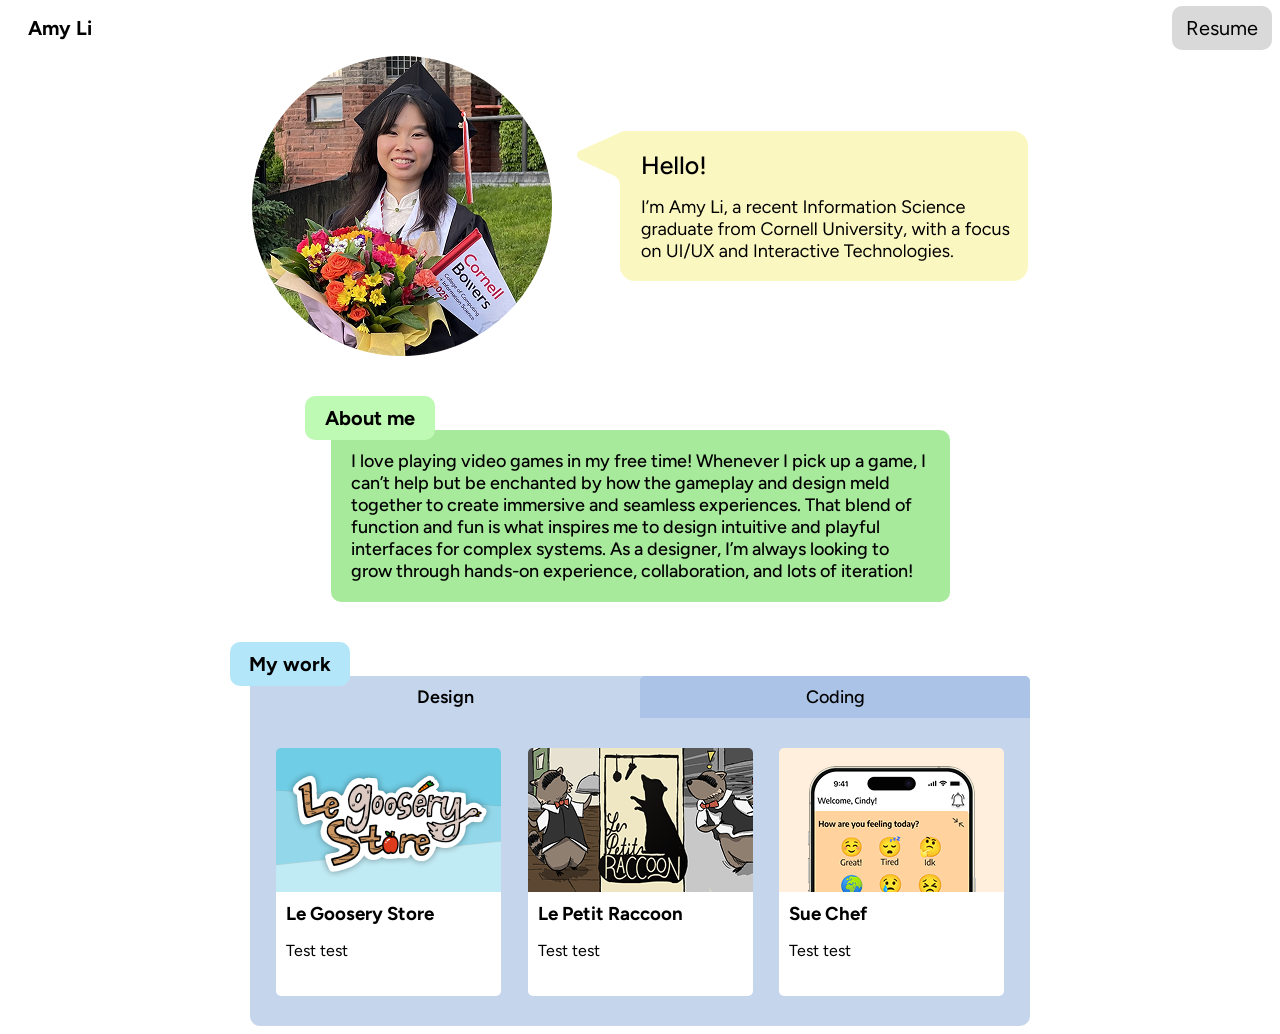
==== index.html @ 9fe72216 "added nav bar and resume link" ====
<!DOCTYPE html>
<html lang="en">

<head>
  <meta charset="UTF-8">
  <meta name="viewport" content="width=device-width, initial-scale=1">
  
  <!-- Import Figtree font -->
  <link rel="preconnect" href="https://fonts.googleapis.com">
  <link rel="preconnect" href="https://fonts.gstatic.com" crossorigin>
  <link href="https://fonts.googleapis.com/css2?family=Figtree:ital,wght@0,300..900;1,300..900&display=swap" rel="stylesheet">
  
  <!-- Connect CSS -->
  <link rel="stylesheet" href="styles/site.css">
  
  <title>Amy Li</title>
</head>

<body>
  <nav>
    <ul>
      <li> <a class="hometext" href="index.html"> Amy Li </a> </li>
      <li> <a class="navtext" href="resources/Amy_Li_Resume_UXDesign_2025.pdf"> Resume </a> </li>
    </ul>
  </nav>

  <div class="intro">
    <img src="images/websitepfp2.png" />

    <div class="intro-textbox">
      <img src="images/introtextbox.png" />
    </div>
  </div>

  <div class="aboutme">
    <p class="aboutme-header"> About me </p>
    <p class="aboutme-textbox"> I love playing video games in my free time! Whenever I pick up a game, I can’t help but be enchanted by how the gameplay and design meld together to create immersive and seamless experiences. 
    That blend of function and fun is what inspires me to design intuitive and playful interfaces for complex systems. 
    As a designer, I’m always looking to grow through hands-on experience, collaboration, and lots of iteration! </p>
  </div>

  <p class="mywork-header"> My work </p>

  <div class="mywork-section">
    <div class="mywork-buttons">
      <button class="design-button" type="button"> Design </button>
      <button class="coding-button" type="button"> Coding </button>
    </div>

    <div class="projectcards">
      <a class="card" href="legooserystore.html">
        <img class="cardimgstyle" src="images/legooserystorecard.png" />
        <div class="cardtextstyle">
          <h3> Le Goosery Store </h3>
          <p> Test test</p>
        </div>
      </a>

      <a class="card" href="lepetitraccoon.html">
        <img class="cardimgstyle" src="images/lepetitraccooncard.png" />
        <div class="cardtextstyle">
          <h3> Le Petit Raccoon </h3>
          <p> Test test</p>
        </div>
      </a>

      <a class="card" href="suechef.html">
        <img class="cardimgstyle" src="images/suechef2.png" />
        <div class="cardtextstyle">
          <h3> Sue Chef </h3>
          <p> Test test</p>
        </div>
      </a>

    </div>
    
  </div>

</body>



</html>
---- styles/site.css ----
ul {
    list-style-type: none;
    display:flex;
    flex-direction: row;
    justify-content: space-between;
    padding-left: 20px;
}

.hometext {
    font-size: 20px;
    font-weight: 700;
    text-decoration: none;
    color:inherit;
}

.navtext {
    font-size: 20px;
    background-color: #D9D9D9;
    padding: 10px 14px 10px 14px;
    border-radius: 10px;
    text-decoration: none;
    color:inherit;
}

.intro {
    display: flex;
    flex-direction: row;
    justify-content: center;
}

.intro-textbox {
    display: flex;
    align-items: center;
    padding-left: 25px;
}

body {
    font-family: 'Figtree', sans-serif;
}

.aboutme {
    margin-top: 30px;
    margin-bottom: 30px;
}

.aboutme-header {
    font-size:20px;
    font-weight: 700;
    background-color: #BFFAB4;
    width:110px;
    padding:10px;
    text-align: center;
    border-radius: 10px;
    margin:auto;
    position:relative;
    right:270px;
    top:10px;
}

.aboutme-textbox {
    font-size:18px;
    font-weight: 500;
    background-color: #A8EA9C;
    padding: 20px;
    border-radius: 10px;
    width: 579px;
    margin:auto;
}

.mywork-header {
    font-size:20px;
    font-weight: 700;
    background-color: #B4E6FA;
    width:100px;
    padding:10px;
    text-align: center;
    border-radius: 10px;
    margin: auto;
    position: relative;
    right: 350px;
    top: 10px;
}

.mywork-section {
    background-color: #C4D5EC;
    border-radius: 10px;
    width: 780px;
    margin: auto;
}

.mywork-buttons {
    display:flex;
    flex-direction:row;
    justify-content: space-evenly;
}

button {
    border:none;
    font-family: 'Figtree', serif;
    padding: 10px;
    font-size: 18px;
    font-weight: 500;
    width:390px;
    border-top-left-radius: 5px;
    border-top-right-radius: 5px;
}

.design-button {
    background-color:#C4D5EC;
    font-weight:600;
}

.coding-button {
    background-color:#AAC3E6;
}

.projectcards {
    display:flex;
    flex-direction: row;
    padding-top: 30px;
    justify-content: space-evenly;
}

.card {
    display:flex;
    flex-direction: column;
    width: 225px;
    padding-bottom: 30px;
    text-decoration: none;
    color:inherit;
}

.cardimgstyle {
    border-top-left-radius: 5px;
    border-top-right-radius: 5px;
}

.cardtextstyle{
    display: flex;
    flex-direction: column;
    background-color: white;
    margin:0px;
    padding: 10px 20px 20px 10px;
    border-bottom-left-radius: 5px;
    border-bottom-right-radius: 5px;
}

.cardtextstyle h3{
    margin:0px;
}
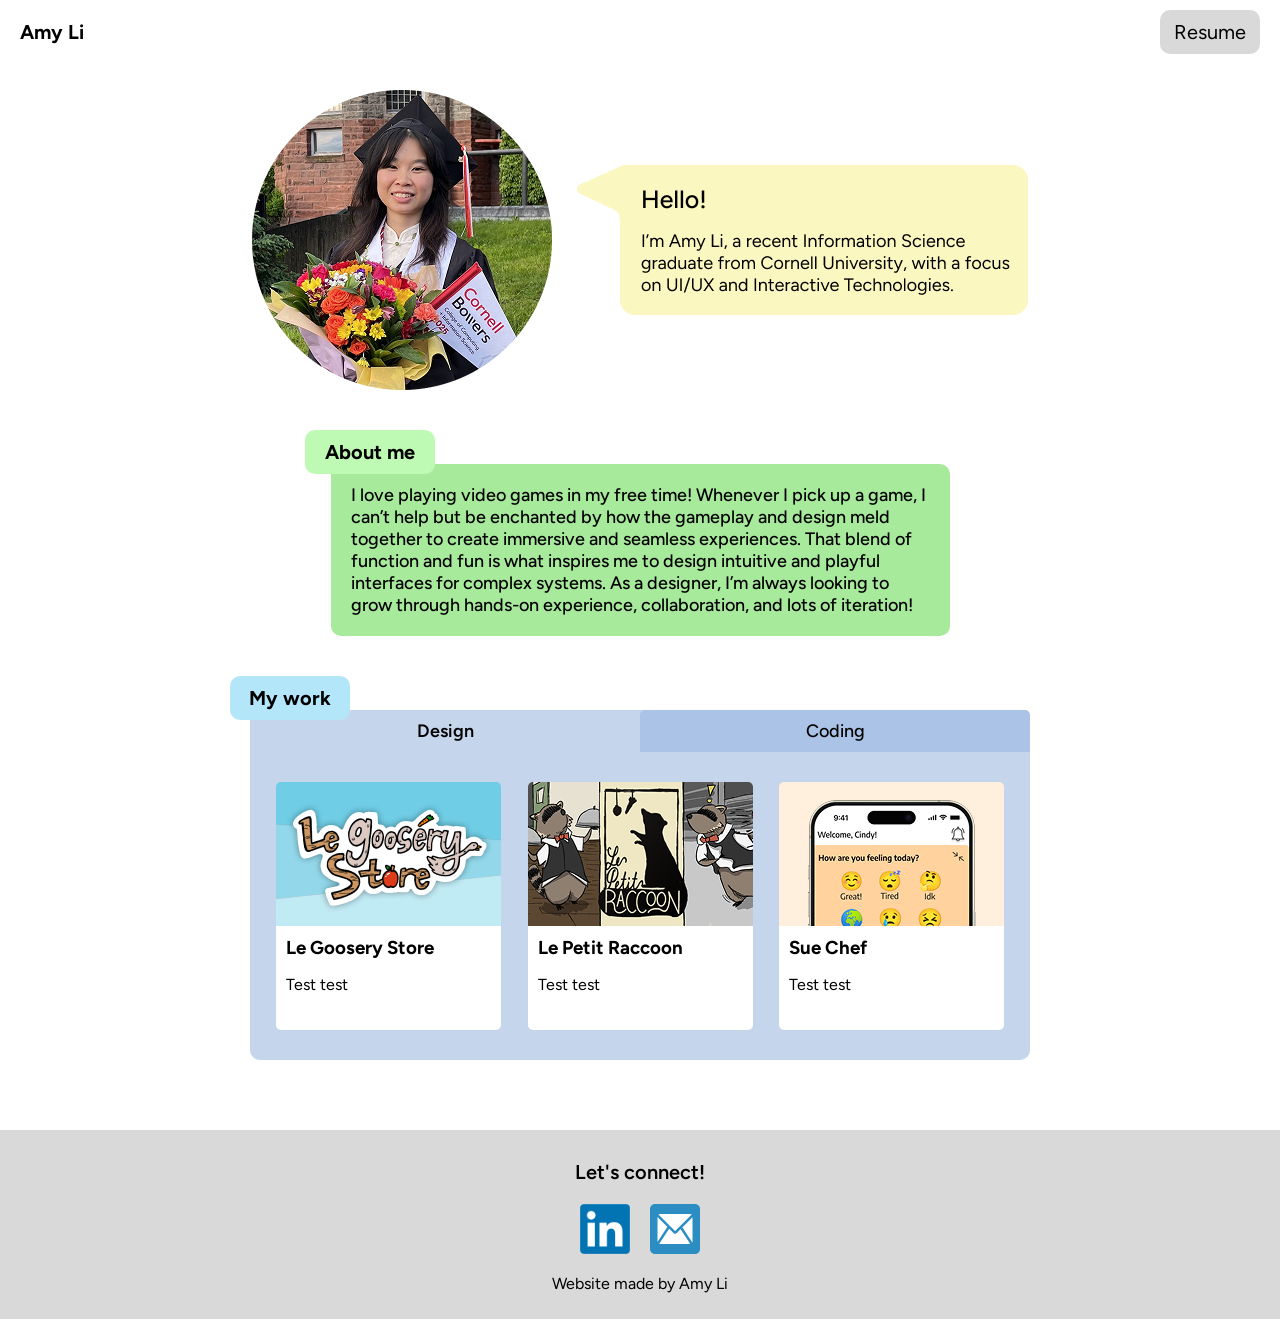
==== commit 39f63f6a: "added footer" ====
--- a/index.html
+++ b/index.html
@@ -76,8 +76,13 @@
     
   </div>
 
+  <footer>
+    <p class="footer-text"> Let's connect! </p>
+    <div class="footer-icons">
+      <a href="https://www.linkedin.com/in/amy-li-26bb1024b/"> <img class="footer-icon" src="images/linkedinlogo.webp" /> </a>
+      <a href="mailto:amyli0339@gmail.com"> <img class="footer-icon" src="images/emailicon.png" /> </a>
+    </div>
+    <p> Website made by Amy Li</p>
+  </footer>
 </body>
-
-
-
 </html>
--- a/styles/site.css
+++ b/styles/site.css
@@ -1,3 +1,4 @@
+/* Styling for the navigation bar in home page */
 ul {
     list-style-type: none;
     display:flex;
@@ -13,6 +14,11 @@
     color:inherit;
 }
 
+nav {
+    padding-bottom: 30px;
+    margin-top:20px;
+}
+
 .navtext {
     font-size: 20px;
     background-color: #D9D9D9;
@@ -20,8 +26,10 @@
     border-radius: 10px;
     text-decoration: none;
     color:inherit;
+    margin-right:20px;
 }
 
+/* Styling for main content of home page */
 .intro {
     display: flex;
     flex-direction: row;
@@ -36,6 +44,7 @@
 
 body {
     font-family: 'Figtree', sans-serif;
+    margin:0px;
 }
 
 .aboutme {
@@ -147,4 +156,33 @@
 
 .cardtextstyle h3{
     margin:0px;
+}
+
+/* Styling for footer of home page */
+footer {
+    background-color: #D9D9D9;
+    max-width:100%;
+    padding:10px;
+    margin-top:70px;
+    display:flex;
+    flex-direction:column;
+    align-items: center;
+}
+
+.footer-icons {
+    display:flex;
+    flex-direction: row;
+    justify-content: center;
+}
+
+.footer-icon {
+    max-width:50px;
+    padding-left:10px;
+    padding-right:10px;
+}
+
+.footer-text {
+    font-weight:600;
+    font-size:20px;
+    text-align: center;
 }
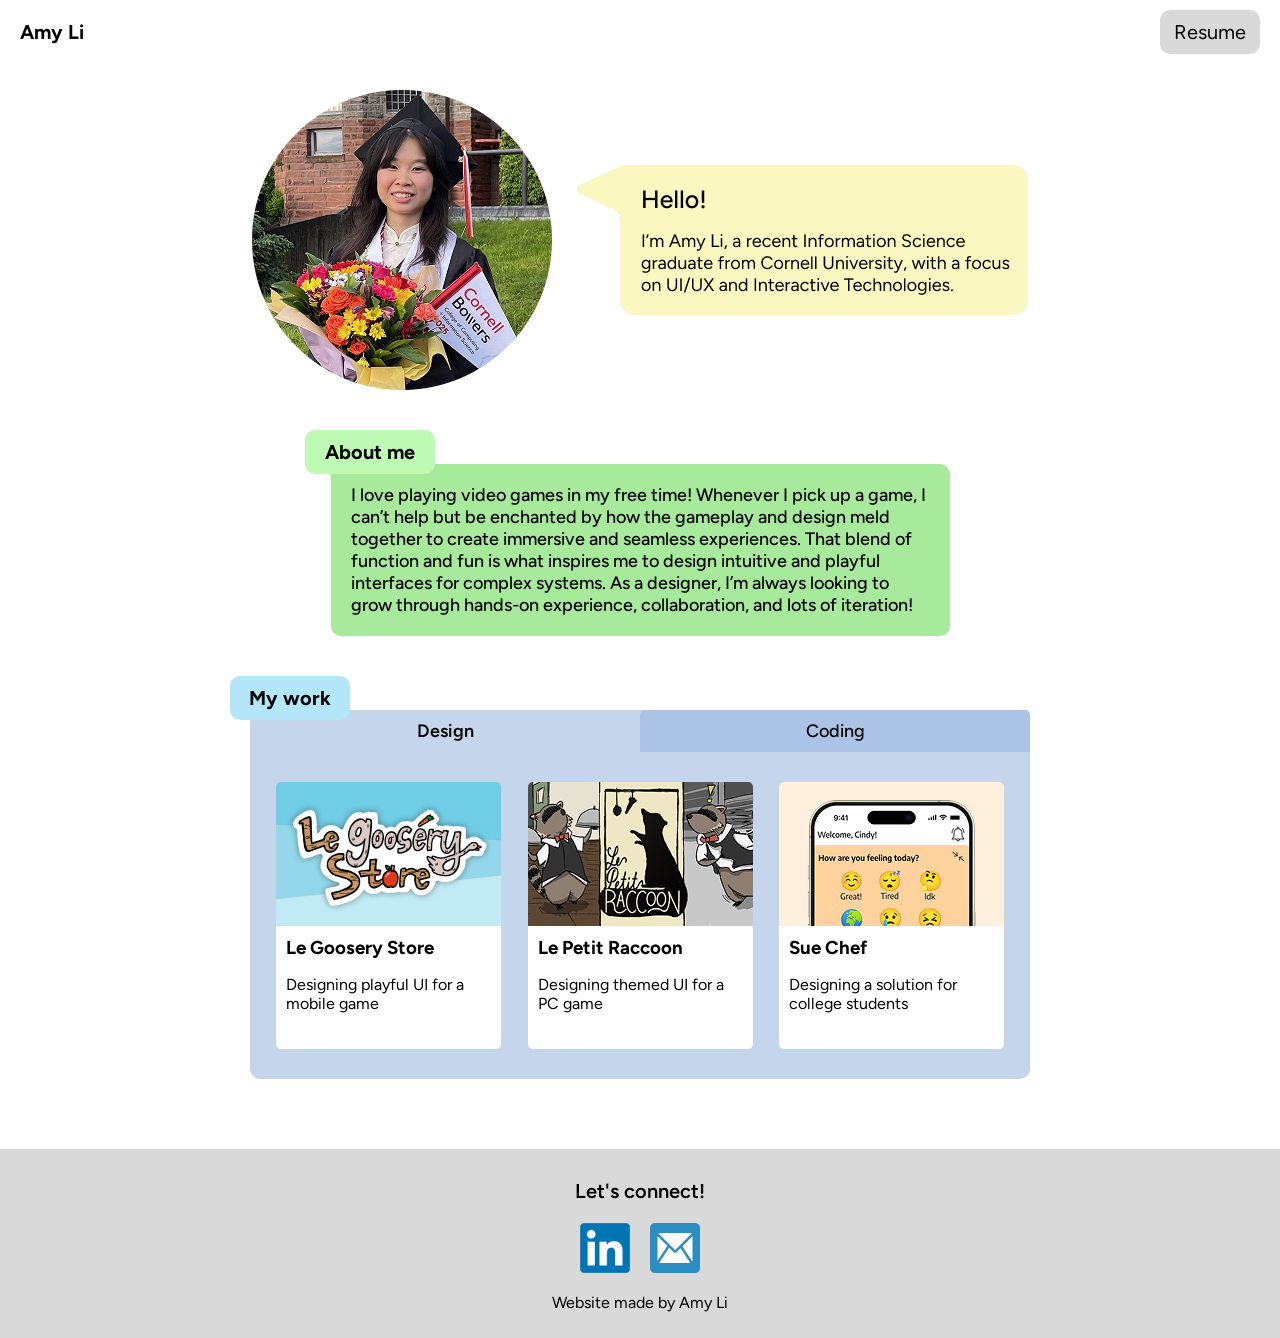
==== commit 23e8b16f: "added nav and footer to project pages" ====
--- a/index.html
+++ b/index.html
@@ -52,7 +52,7 @@
         <img class="cardimgstyle" src="images/legooserystorecard.png" />
         <div class="cardtextstyle">
           <h3> Le Goosery Store </h3>
-          <p> Test test</p>
+          <p> Designing playful UI for a mobile game </p>
         </div>
       </a>
 
@@ -60,7 +60,7 @@
         <img class="cardimgstyle" src="images/lepetitraccooncard.png" />
         <div class="cardtextstyle">
           <h3> Le Petit Raccoon </h3>
-          <p> Test test</p>
+          <p> Designing themed UI for a PC game </p>
         </div>
       </a>
 
@@ -68,7 +68,7 @@
         <img class="cardimgstyle" src="images/suechef2.png" />
         <div class="cardtextstyle">
           <h3> Sue Chef </h3>
-          <p> Test test</p>
+          <p> Designing a solution for college students </p>
         </div>
       </a>
 
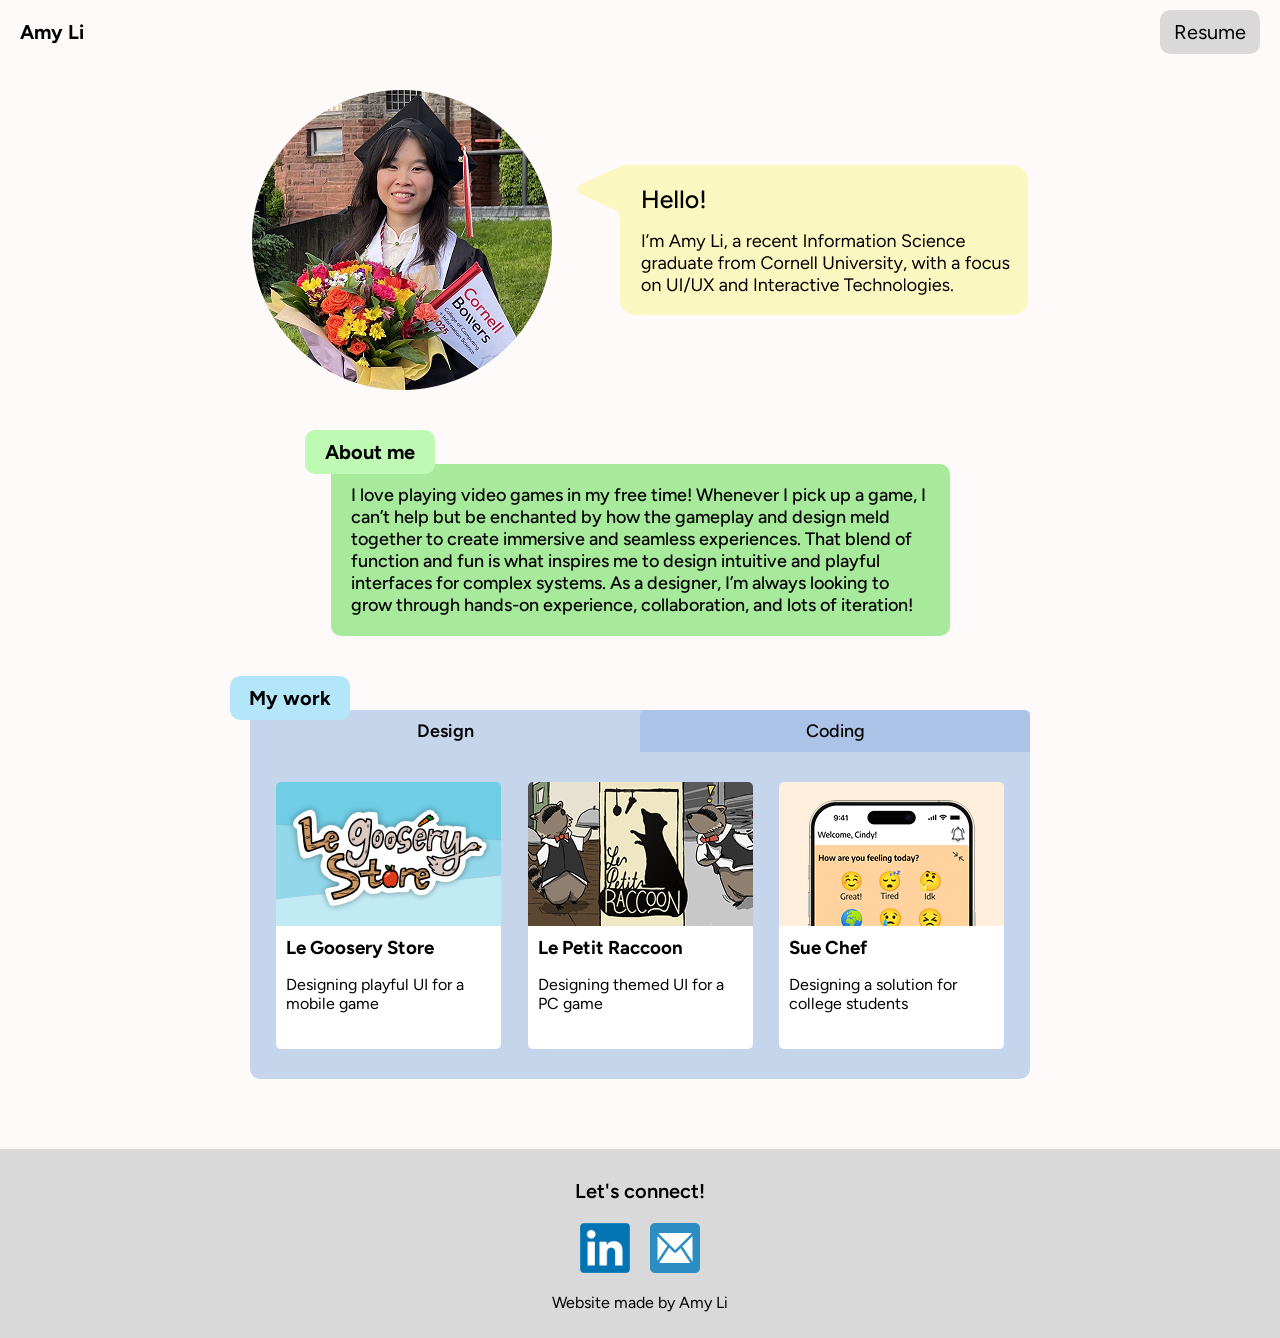
==== commit 2b881a3e: "more styling for le goosery store page" ====
--- a/index.html
+++ b/index.html
@@ -18,7 +18,7 @@
 
 <body>
   <nav>
-    <ul>
+    <ul class="nav">
       <li> <a class="hometext" href="index.html"> Amy Li </a> </li>
       <li> <a class="navtext" href="resources/Amy_Li_Resume_UXDesign_2025.pdf"> Resume </a> </li>
     </ul>
--- a/styles/site.css
+++ b/styles/site.css
@@ -1,5 +1,9 @@
 /* Styling for the navigation bar in home page */
-ul {
+body {
+    background-color:snow;
+}
+
+ul.nav {
     list-style-type: none;
     display:flex;
     flex-direction: row;
@@ -185,4 +189,203 @@
     font-weight:600;
     font-size:20px;
     text-align: center;
+}
+
+/* Styling for Le Goosery Store page */
+.backbutton {
+    text-decoration: none;
+    color: inherit;
+    font-size: 18px;
+    font-weight: 600;
+    background-color: #D9D9D9;
+    padding: 13px;
+    border-radius: 10px;
+    margin-left: 300px;
+}
+
+.projectheader {
+    display: flex;
+    flex-direction: row;
+    width: 700px;
+    margin: auto;
+    justify-content: center;
+    padding: 30px 50px 30px 50px;
+    background-color: #C4D5EC;
+    border-radius: 10px;
+    margin-top: 30px;
+}
+
+.projectimg {
+    border-radius: 10px;
+    flex-grow: 1;
+}
+
+.projecttextheader {
+    display: flex;
+    flex-direction: column;
+    padding-left: 20px;
+    flex-grow: 2;
+}
+
+.projectname {
+    margin: 60px 0px 0px 0px;
+    font-size: 35px;
+}
+
+.projectrole {
+    font-style: italic;
+    margin: 5px 0px 0px 0px;
+    font-size: 20px;
+    font-weight:500;
+}
+
+.projectduration {
+    margin-top:20px;
+    font-size: 18px;
+}
+
+.projectskill {
+    padding: 10px;
+    background-color: #FFFFFF;
+    border-radius: 20px;
+    width: fit-content;
+    margin-bottom: 5px;
+    font-size: 18px;
+    text-align: center;
+}
+
+.projectsection {
+    display: flex;
+    flex-direction: column;
+    width:1000px;
+    margin:auto;
+    margin-top: 20px;
+}
+
+.projectsubheader {
+    width: fit-content;
+    background-color: #C4D5EC;
+    border-radius: 10px;
+    padding: 15px;
+    margin-bottom: 0px;
+    position: relative;
+    top:10px;
+    /* right: 20px; */
+}
+
+.projectsubheader2 {
+    margin: 10px 0px 10px 0px;
+}
+
+.projecttextsummary {
+    max-width: 830px;
+    font-size: 18px;
+    background-color: #F4F4F4;
+    padding: 20px;
+    border-radius: 5px;
+    margin-top: 0px;
+    text-wrap: wrap;
+    line-height: 1.3;
+    width:fit-content;
+    margin: auto;
+}
+
+.gamepromo {
+    display:flex;
+    flex-direction:column;
+    margin:auto;
+    width: 200px;
+    background-color:#F4F4F4;
+    padding: 10px;
+    border-radius: 10px;
+}
+
+.gamepromoicons {
+    display:flex;
+    flex-direction:row;
+    justify-content:space-evenly;
+}
+
+.gamepromotext {
+    font-size: 17px;
+}
+
+.appimg {
+    max-height: 70px;
+}
+
+.pagedivider {
+    width:1100px;
+    border-top: 8px solid #C4D5EC;
+    border-radius:30px;
+    margin-top: 30px;   
+}
+
+.projectimg {
+    max-height: 350px;
+    border-radius: 10px;
+}
+
+.projectimghorizontal {
+    max-width: 480px;
+    border-radius: 10px;
+}
+
+.projectimgvertical {
+    max-height: 450px;
+    border-radius: 10px;
+}
+
+.projectsubsection1 {
+    display: flex;
+    flex-direction: row;
+    align-items: center;
+    justify-content: space-between;
+    width: 1000px;
+    margin-top: 20px;
+    margin-bottom: 20px;
+}
+
+.projectsubsection2 {
+    display: flex;
+    flex-direction: column;
+    align-items: center;
+    width: 1000px;
+    margin-top: 20px;
+    margin-bottom: 20px;
+}
+
+.projecttextsmall {
+    max-width: 830px;
+    font-size: 18px;
+    background-color: #F4F4F4;
+    padding: 20px;
+    border-radius: 5px;
+    text-wrap: wrap;
+    line-height: 1.3;
+    width:fit-content;
+    margin: 10px auto 10px auto;
+}
+
+.projecttextcaption {
+    font-size: 16px;
+    background-color: #F4F4F4;
+    padding: 10px;
+    border-radius: 5px;
+    text-wrap: wrap;
+    line-height: 1.3;
+    width:fit-content;
+    margin: 0px;
+}
+
+.projecttextcaptioncard {
+    width:400px;
+    font-size: 16px;
+    background-color: #F4F4F4;
+    padding: 10px;
+    border-radius: 5px;
+    text-wrap: pretty;
+    line-height: 1.3;
+    margin: 0px;
+    text-align:center;
 }
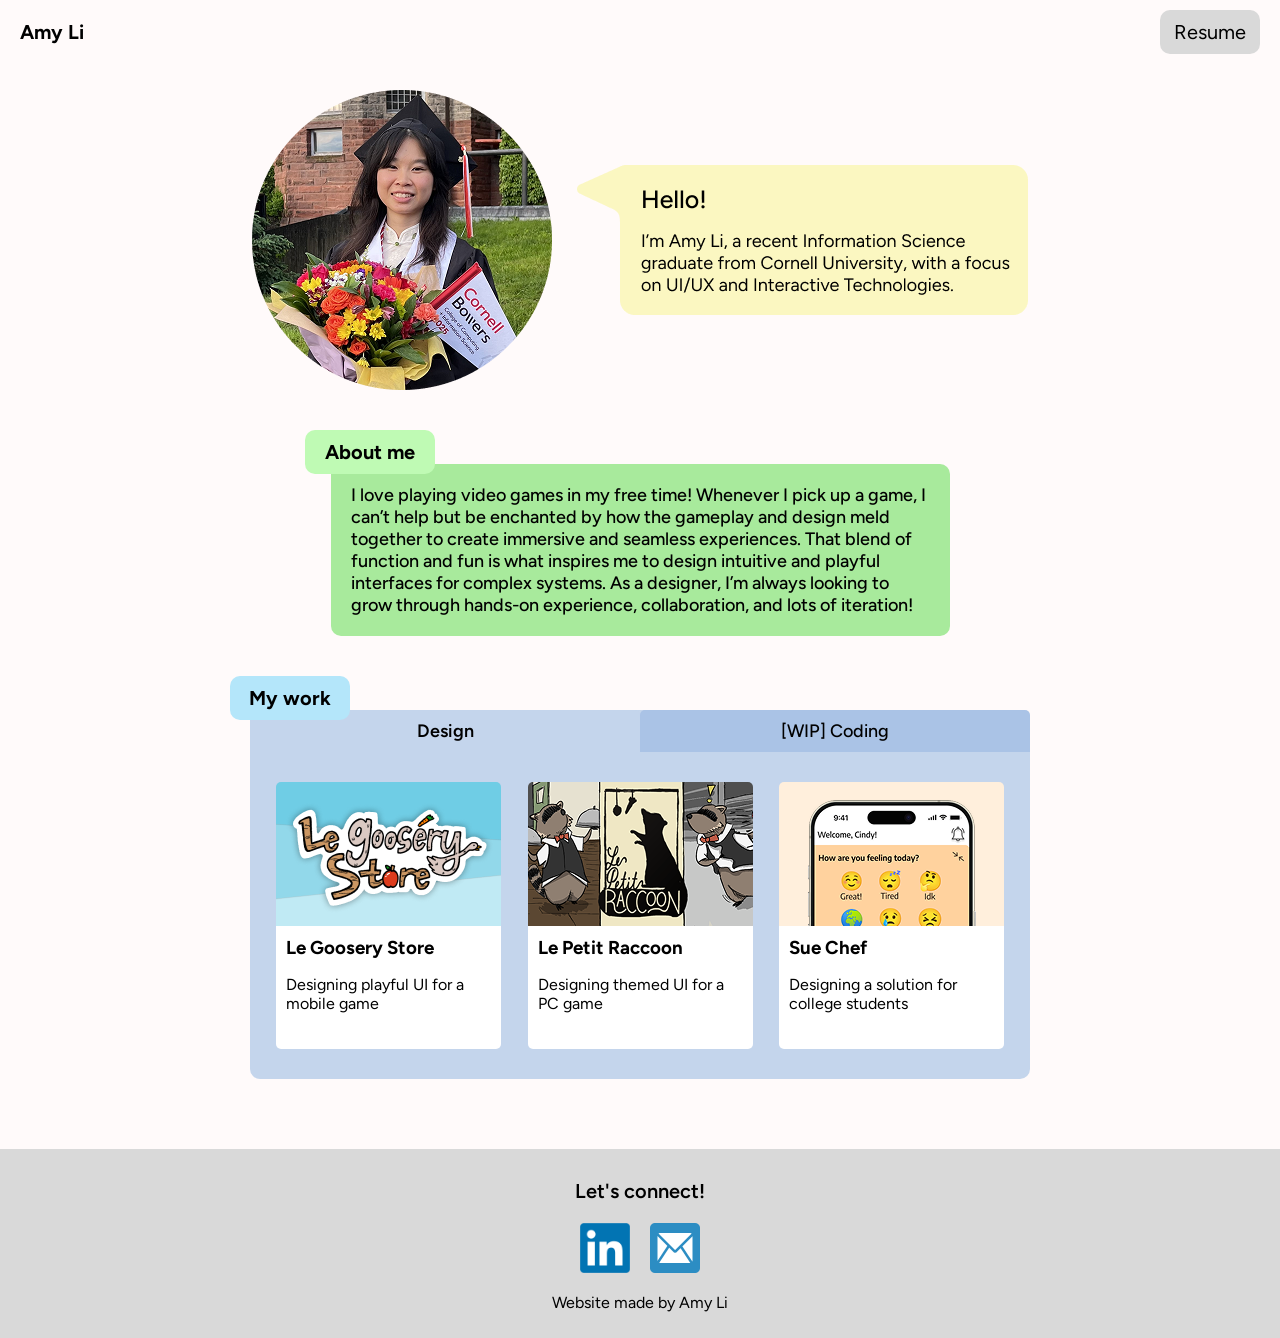
==== commit 5a186688: "added a few adjustments" ====
--- a/index.html
+++ b/index.html
@@ -20,7 +20,7 @@
   <nav>
     <ul class="nav">
       <li> <a class="hometext" href="index.html"> Amy Li </a> </li>
-      <li> <a class="navtext" href="resources/Amy_Li_Resume_UXDesign_2025.pdf"> Resume </a> </li>
+      <li> <a class="navtext resumebutton" href="resources/Amy_Li_Resume_UXDesign_2025.pdf"> Resume </a> </li>
     </ul>
   </nav>
 
@@ -44,7 +44,7 @@
   <div class="mywork-section">
     <div class="mywork-buttons">
       <button class="design-button" type="button"> Design </button>
-      <button class="coding-button" type="button"> Coding </button>
+      <button class="coding-button" type="button"> [WIP] Coding </button>
     </div>
 
     <div class="projectcards">
@@ -65,7 +65,7 @@
       </a>
 
       <a class="card" href="suechef.html">
-        <img class="cardimgstyle" src="images/suechef2.png" />
+        <img class="cardimgstyle" src="images/suechefcard.png" />
         <div class="cardtextstyle">
           <h3> Sue Chef </h3>
           <p> Designing a solution for college students </p>
--- a/styles/site.css
+++ b/styles/site.css
@@ -191,6 +191,11 @@
     text-align: center;
 }
 
+/* General hover styling */
+.resumebutton:hover {
+    background-color: #C0C0C0;
+}
+
 /* Styling for Le Goosery Store page */
 .backbutton {
     text-decoration: none;
@@ -200,7 +205,22 @@
     background-color: #D9D9D9;
     padding: 13px;
     border-radius: 10px;
-    margin-left: 300px;
+    margin-left: 250px;
+}
+
+.sidebar {
+    position:fixed;
+    top:250px;
+    list-style-type:none;
+    color:inherit;
+    padding-left:20px;
+    z-index: 2;
+}
+
+.sidebarlink {
+    text-decoration:none;
+    color: inherit;
+    line-height: 1.8;
 }
 
 .projectheader {
@@ -388,4 +408,13 @@
     line-height: 1.3;
     margin: 0px;
     text-align:center;
+}
+
+/* Hover styling for Le Goosery Store */
+.sidebarlink:hover {
+    font-weight:700;
+}
+
+.backbutton:hover {
+    background-color: #C0C0C0;
 }
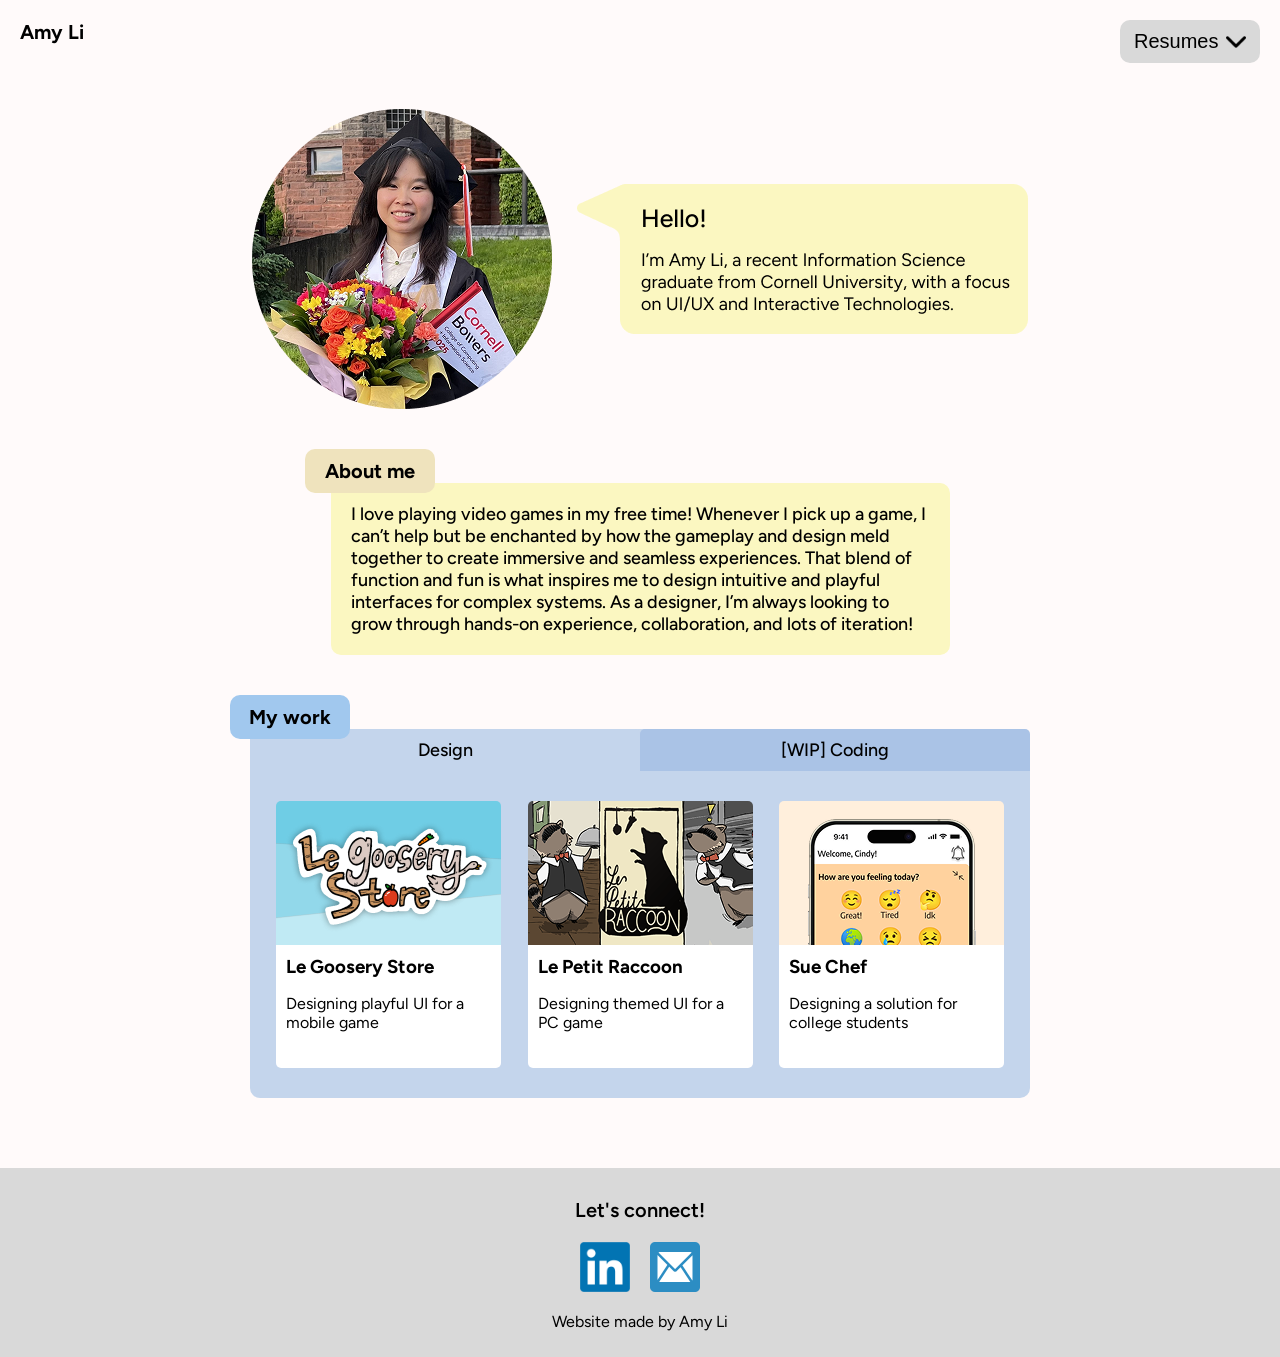
==== commit 186b4c96: "added js for multiple resumes" ====
--- a/index.html
+++ b/index.html
@@ -20,7 +20,20 @@
   <nav>
     <ul class="nav">
       <li> <a class="hometext" href="index.html"> Amy Li </a> </li>
-      <li> <a class="navtext resumebutton" href="resources/Amy_Li_Resume_UXDesign_2025.pdf"> Resume </a> </li>
+      <li> 
+        <div>
+          <button id="resumebutton" class="navtext resumebutton"> 
+            <div class="resumebutton_organize"> 
+              <p style="margin:0px;"> Resumes </p>
+              <img id="resumeimg" class="resumeimg" src="images/dropdown_arrow.png">
+            </div>
+          </button>
+          <div id="resumemenu" class="hidden resumemenu">
+            <a class="resumeslink" href="resources/Amy_Li_Resume_ProductDesign_2025.pdf"> Product Design </a>
+            <a class="resumeslink" href="resources/Amy_Li_Resume_UXDesign_2025.pdf"> UX Design </a>
+          </div>
+        </div>  
+      </li>
     </ul>
   </nav>
 
@@ -84,5 +97,8 @@
     </div>
     <p> Website made by Amy Li</p>
   </footer>
+
+  <script src="scripts/jquery-3.7.1.js"></script>
+  <script src="scripts/resume_dropdown.js"></script>
 </body>
 </html>
--- a/styles/site.css
+++ b/styles/site.css
@@ -33,7 +33,44 @@
     margin-right:20px;
 }
 
+.resumebutton {
+    border:none;
+    width:140px;
+}
+
+.resumebutton_organize {
+    display:flex;
+    flex-direction: row;
+    align-items:center;
+    justify-content:space-between;
+}
+
+.resumeimg {
+    max-height: 20px;
+}
+
+.resumemenu {
+    z-index:2;
+    position: absolute;
+    display:flex;
+    flex-direction:column;
+    width:140px;
+}
+
+.resumeslink {
+    text-decoration: none;
+    color: inherit;
+    font-size:16px;
+    padding: 10px;
+    background-color: #D9D9D9;
+    border-radius:5px;
+}
+
 /* Styling for main content of home page */
+.hidden {
+    display:none !important;
+}
+
 .intro {
     display: flex;
     flex-direction: row;
@@ -59,7 +96,7 @@
 .aboutme-header {
     font-size:20px;
     font-weight: 700;
-    background-color: #BFFAB4;
+    background-color: #EFE3BD;
     width:110px;
     padding:10px;
     text-align: center;
@@ -73,7 +110,7 @@
 .aboutme-textbox {
     font-size:18px;
     font-weight: 500;
-    background-color: #A8EA9C;
+    background-color: #FBF7C1;
     padding: 20px;
     border-radius: 10px;
     width: 579px;
@@ -83,7 +120,7 @@
 .mywork-header {
     font-size:20px;
     font-weight: 700;
-    background-color: #B4E6FA;
+    background-color: #A1C8EE;
     width:100px;
     padding:10px;
     text-align: center;
@@ -107,7 +144,7 @@
     justify-content: space-evenly;
 }
 
-button {
+.mywork-buttons button {
     border:none;
     font-family: 'Figtree', serif;
     padding: 10px;
@@ -193,6 +230,19 @@
 
 /* General hover styling */
 .resumebutton:hover {
+    background-color: #C0C0C0;
+}
+
+.resumeslink:hover {
+    background-color: #C0C0C0;
+    text-decoration:underline;
+}
+
+.rotate {
+    transform: rotate(180deg);
+}
+
+.colorchange {
     background-color: #C0C0C0;
 }
 
@@ -410,11 +460,15 @@
     text-align:center;
 }
 
-/* Hover styling for Le Goosery Store */
+/* Hover styling */
 .sidebarlink:hover {
     font-weight:700;
 }
 
 .backbutton:hover {
     background-color: #C0C0C0;
+}
+
+.card:hover {
+    transform: scale(1.05);
 }
